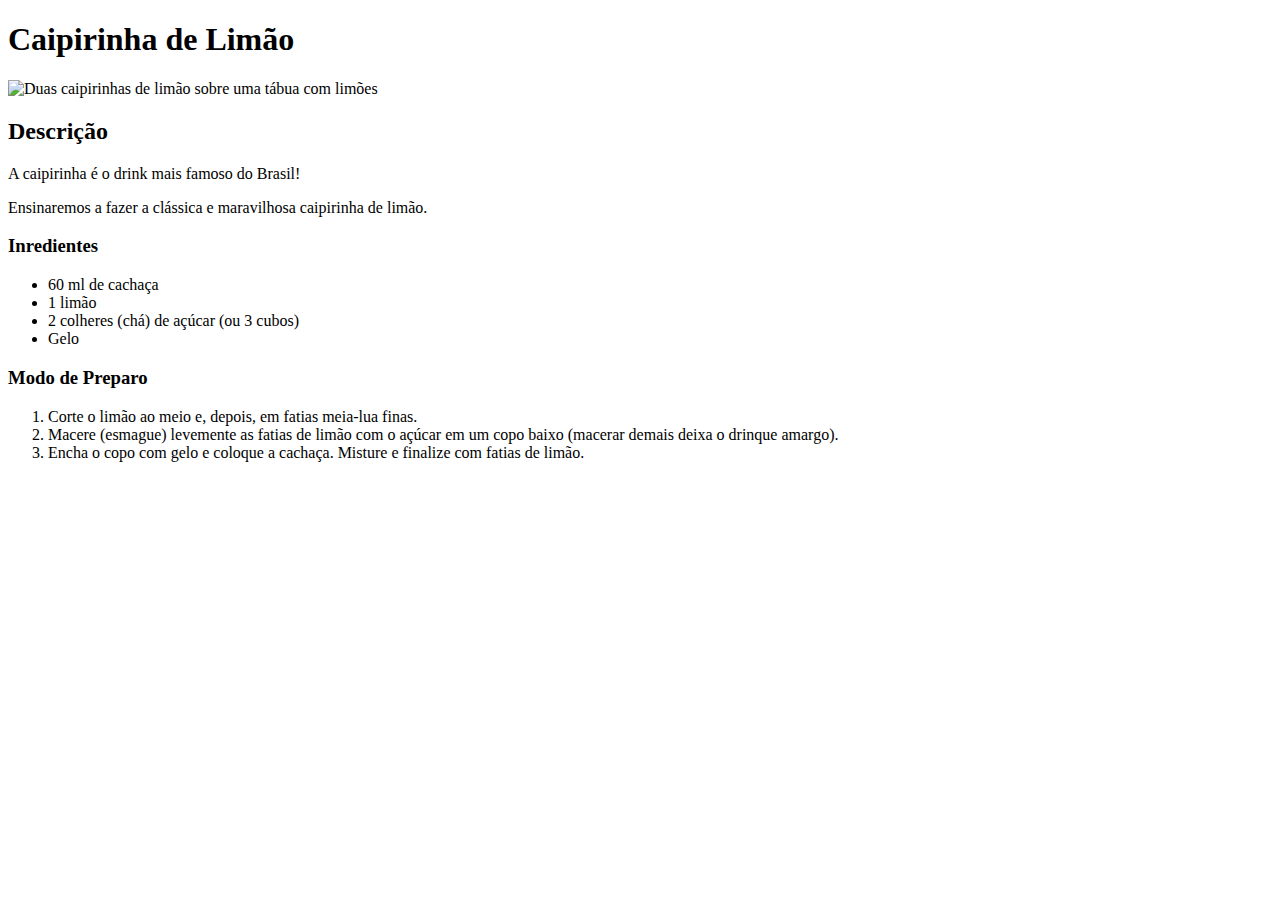
==== recipes/caipirinha.html @ b2a343de "Created a page for the recipe 'Caipirinha'" ====
<!DOCTYPE html>
<html lang="en">
<head>
    <meta charset="UTF-8">
    <meta http-equiv="X-UA-Compatible" content="IE=edge">
    <meta name="viewport" content="width=device-width, initial-scale=1.0">
    <title>Caipirinha</title>
</head>
<body>
    <h1>Caipirinha de Limão</h1>
      <img src="../recipe_images/caipirinha.jpg" alt="Duas caipirinhas de limão sobre uma tábua com limões">
    <h2>Descrição</h2>
      <p>A caipirinha é o drink mais famoso do Brasil!</p>
      <p>Ensinaremos a fazer a clássica e maravilhosa caipirinha de limão.</p>

    <h3>Inredientes</h3>
        <ul>
            <li>60 ml de cachaça</li>
            <li>1 limão</li>
            <li>2 colheres (chá) de açúcar (ou 3 cubos)</li>
            <li>Gelo</li>
        </ul>
    
    <h3>Modo de Preparo</h3>
        <ol>
            <li>Corte o limão ao meio e, depois, em fatias meia-lua finas.</li>
            <li>Macere (esmague) levemente as fatias de limão com o açúcar em um copo baixo (macerar demais deixa o drinque amargo).</li>
            <li>Encha o copo com gelo e coloque a cachaça. Misture e finalize com fatias de limão.</li>
        </ol>
</body>
</html>
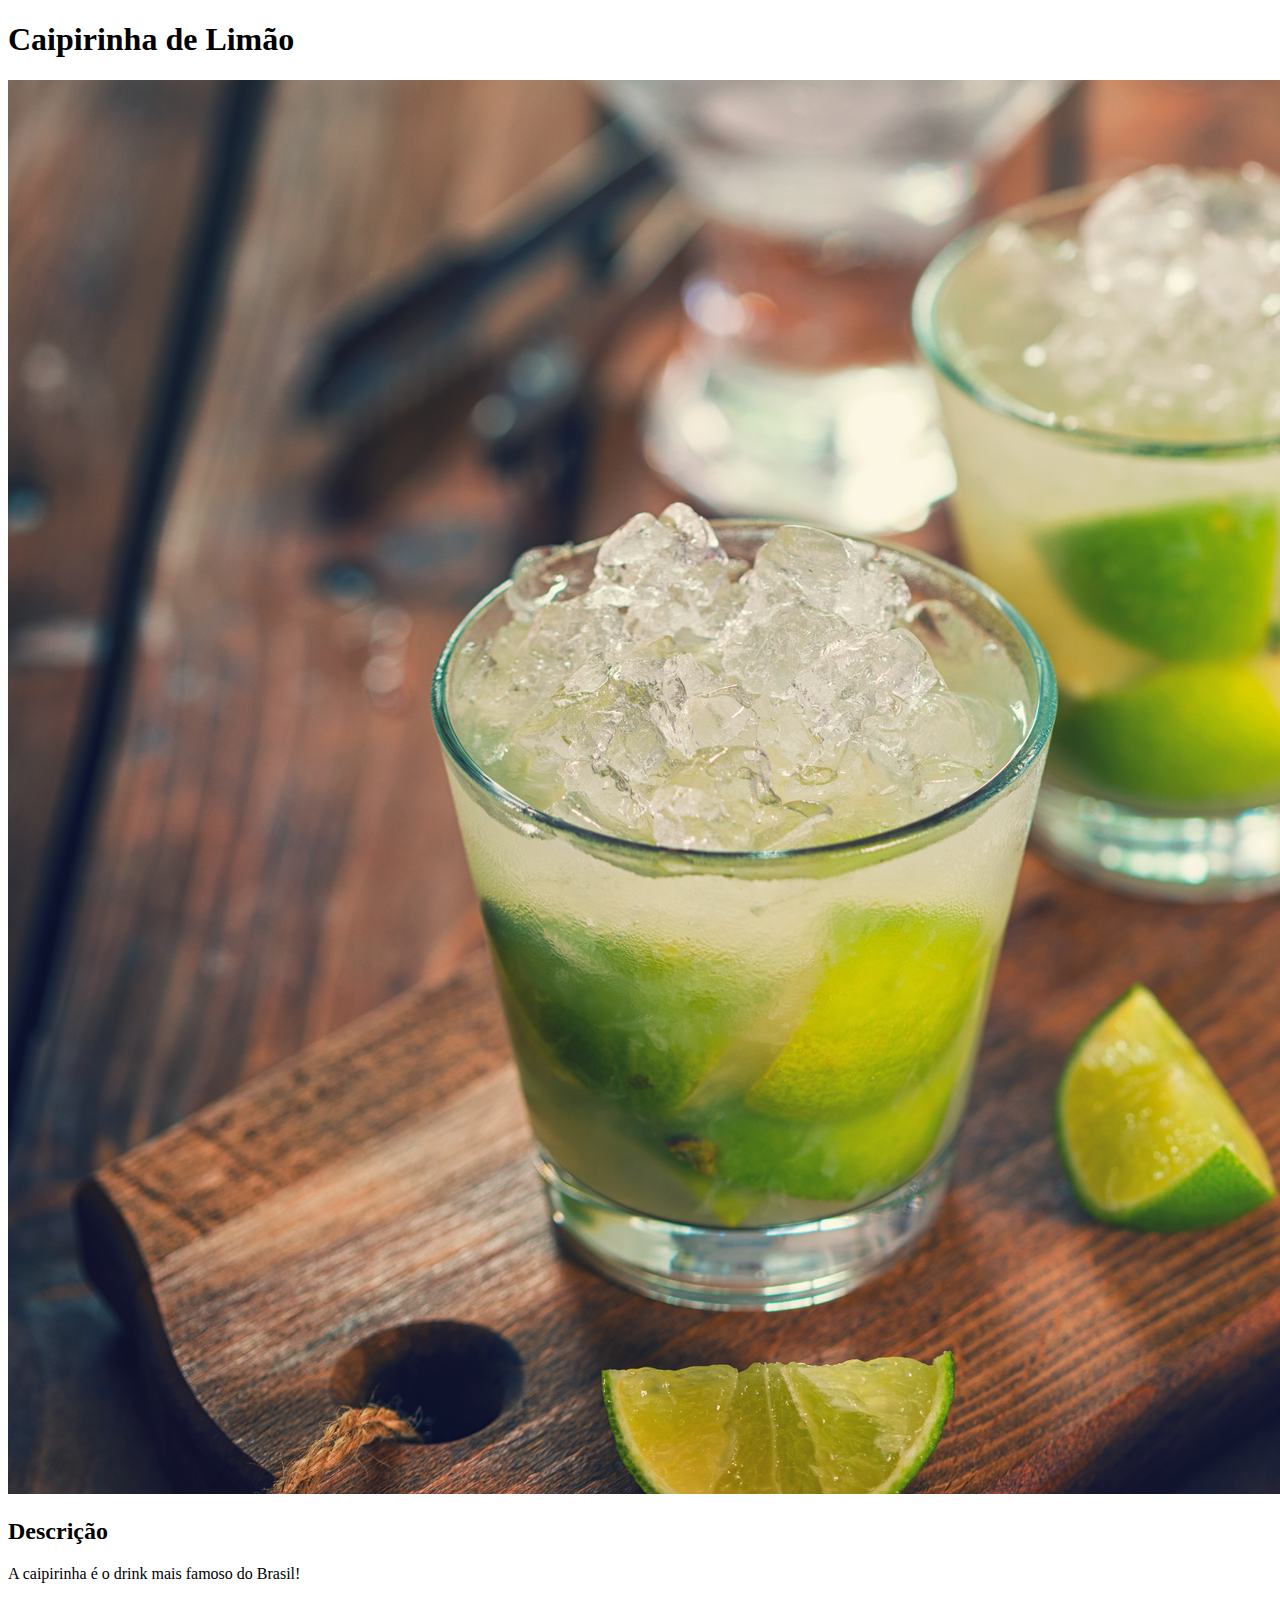
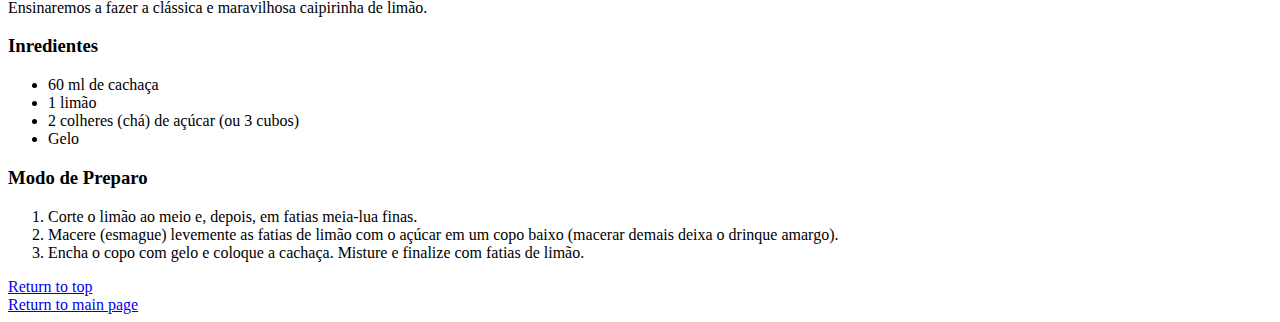
==== commit 3c9949e3: "The recipe files now have a link to return to the homepage" ====
--- a/recipes/caipirinha.html
+++ b/recipes/caipirinha.html
@@ -7,7 +7,7 @@
     <title>Caipirinha</title>
 </head>
 <body>
-    <h1>Caipirinha de Limão</h1>
+    <h1 id="header">Caipirinha de Limão</h1>
       <img src="../recipe_images/caipirinha.jpg" alt="Duas caipirinhas de limão sobre uma tábua com limões">
     <h2>Descrição</h2>
       <p>A caipirinha é o drink mais famoso do Brasil!</p>
@@ -27,5 +27,8 @@
             <li>Macere (esmague) levemente as fatias de limão com o açúcar em um copo baixo (macerar demais deixa o drinque amargo).</li>
             <li>Encha o copo com gelo e coloque a cachaça. Misture e finalize com fatias de limão.</li>
         </ol>
+   
+        <div><a href="#header">Return to top</a></div>
+        <div><a href="../index.html">Return to main page</a></div>
 </body>
 </html>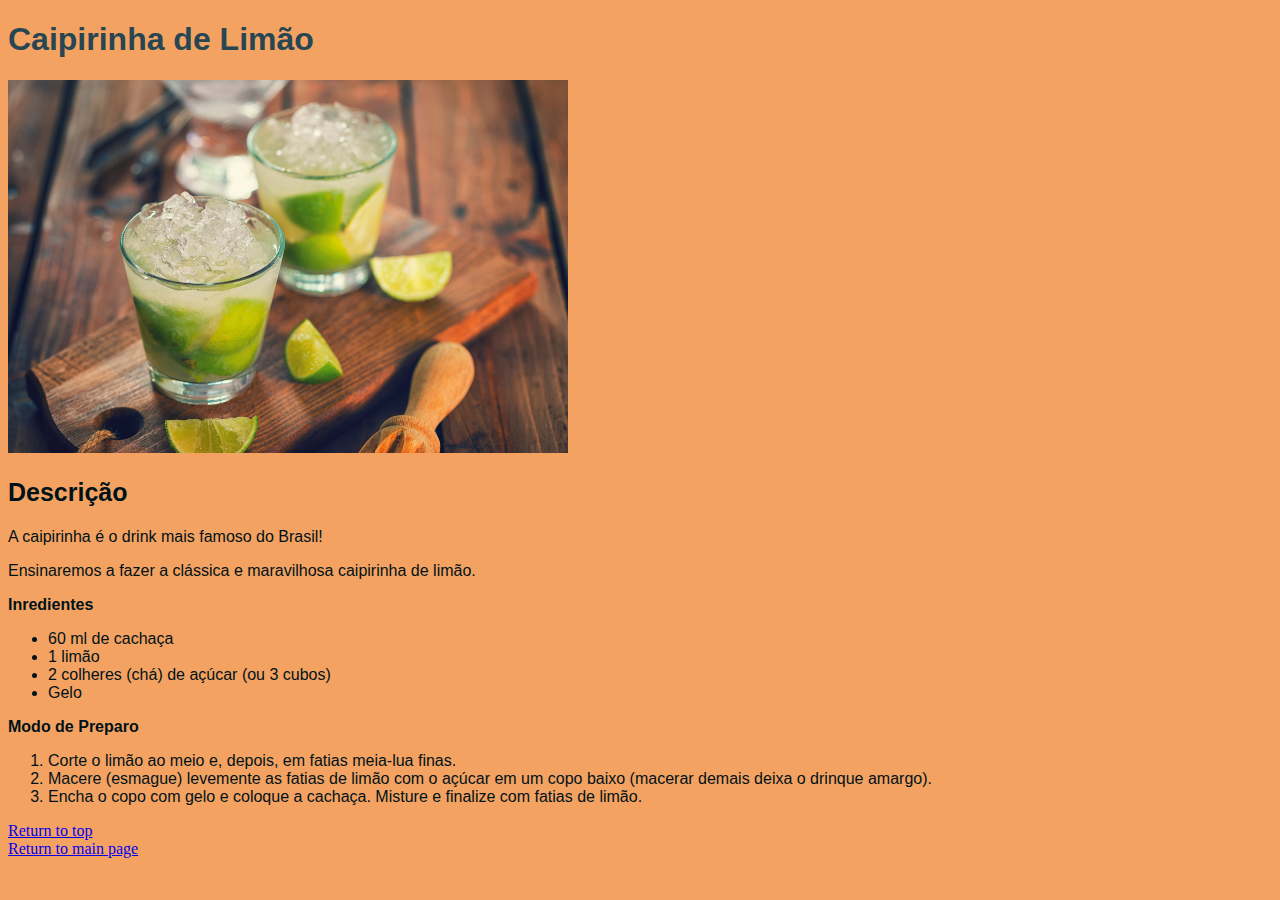
==== commit c56c7082: "Added a stylecheet for the recipes" ====
--- a/recipes/caipirinha.html
+++ b/recipes/caipirinha.html
@@ -5,11 +5,13 @@
     <meta http-equiv="X-UA-Compatible" content="IE=edge">
     <meta name="viewport" content="width=device-width, initial-scale=1.0">
     <title>Caipirinha</title>
+    <link rel="stylesheet" href="style.css">
+
 </head>
 <body>
     <h1 id="header">Caipirinha de Limão</h1>
       <img src="../recipe_images/caipirinha.jpg" alt="Duas caipirinhas de limão sobre uma tábua com limões">
-    <h2>Descrição</h2>
+    <h2 class="description">Descrição</h2>
       <p>A caipirinha é o drink mais famoso do Brasil!</p>
       <p>Ensinaremos a fazer a clássica e maravilhosa caipirinha de limão.</p>
 
--- a/recipes/style.css
+++ b/recipes/style.css
@@ -0,0 +1,25 @@
+body {
+  background-color: #f4a261;
+}
+h1 {
+  font-family: 'Zen Old Mincho', sans-serif;
+  color: #264653;
+}
+
+img {
+  width: 35em;
+  height: auto;
+}
+
+h2,
+h3,
+p,
+li {
+  color: #001219;
+  font-family: 'Zen Kaku Gothic Antique', sans-serif;
+  font-size: 16px;
+}
+
+.description {
+  font-size: 25px;
+}
